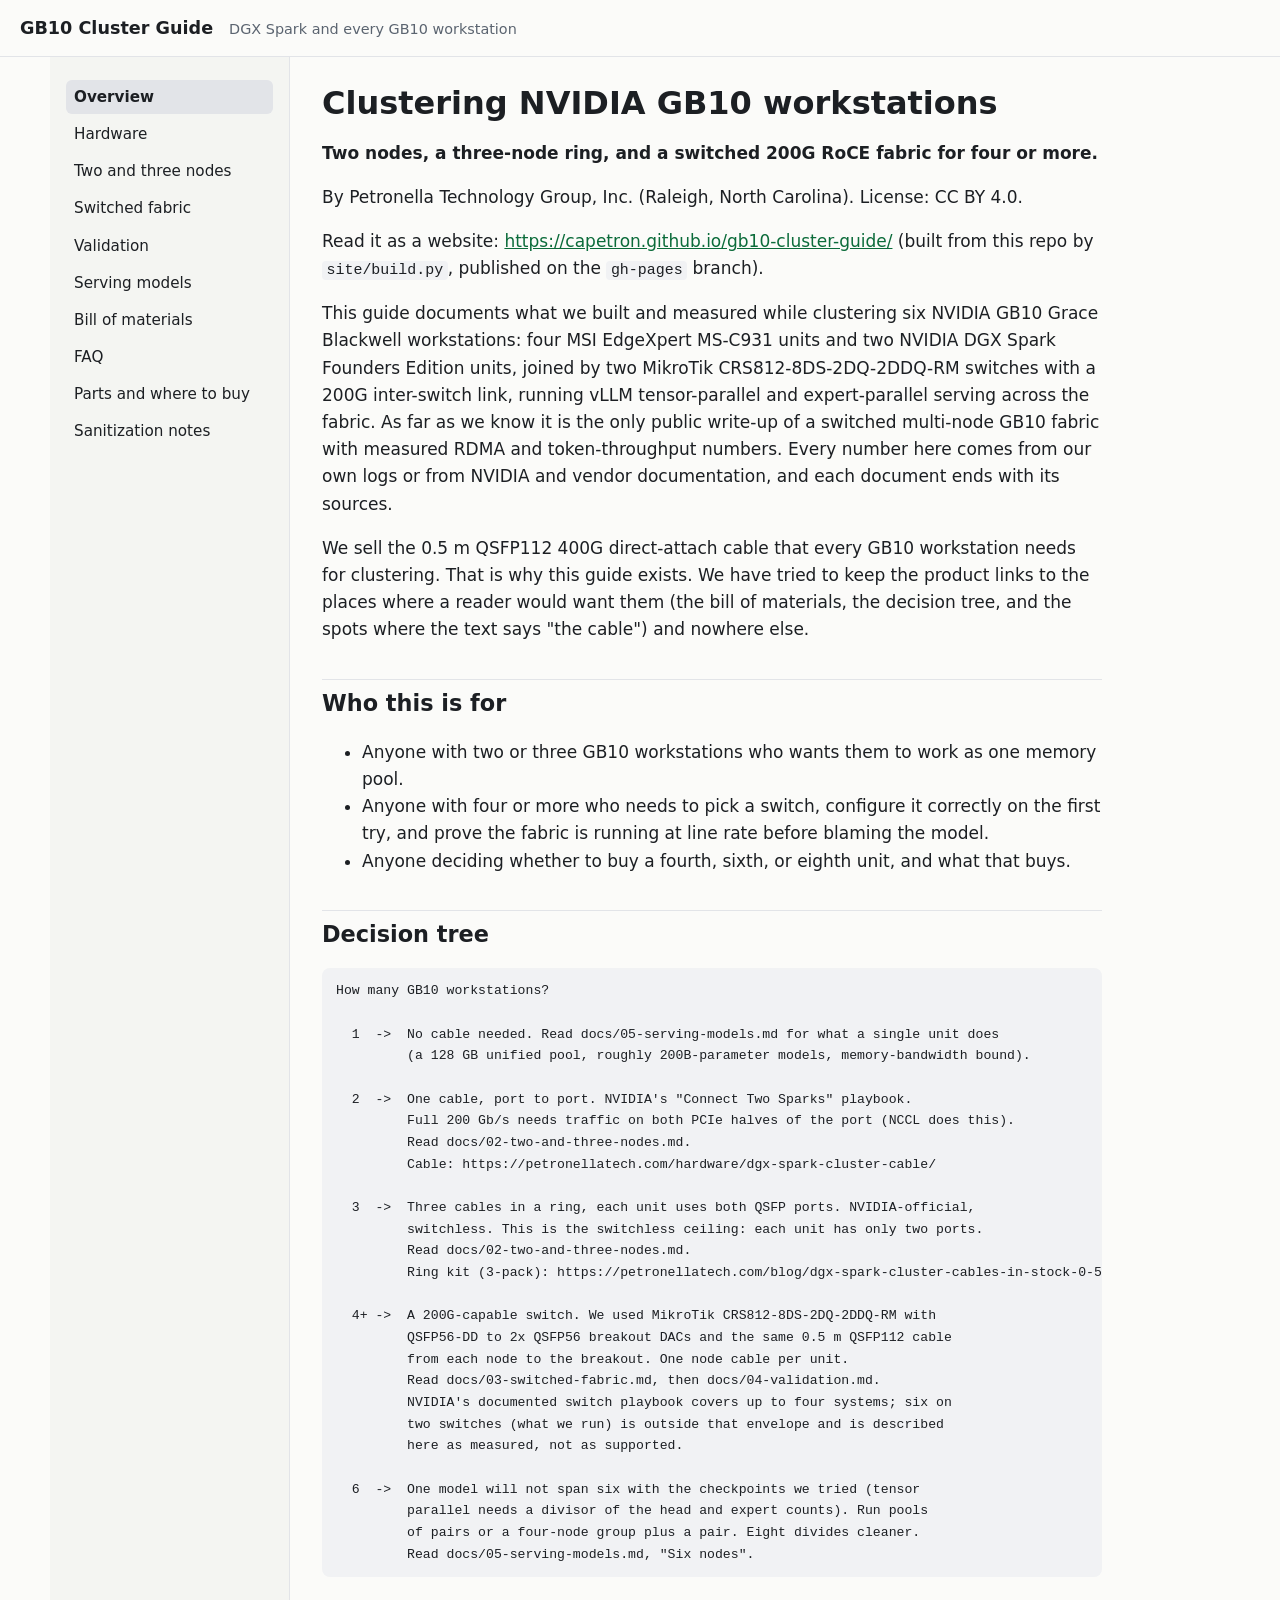
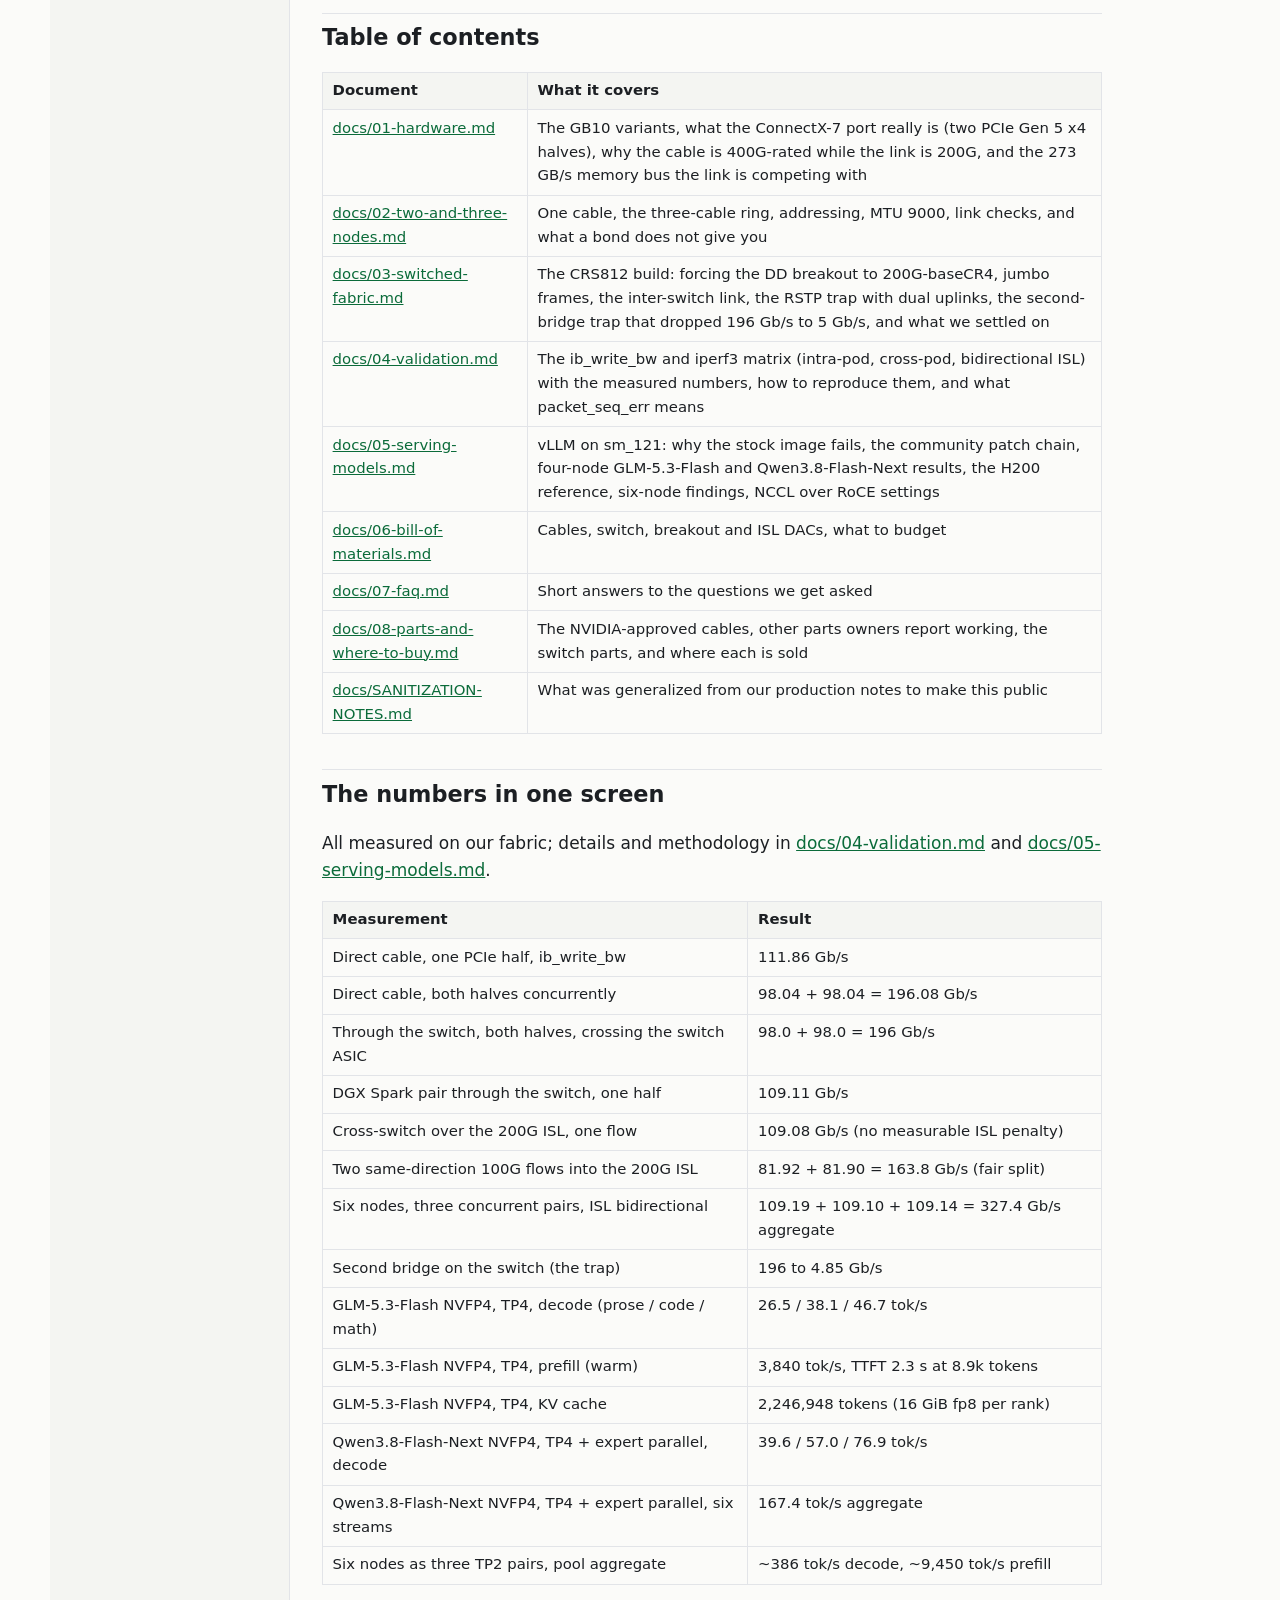
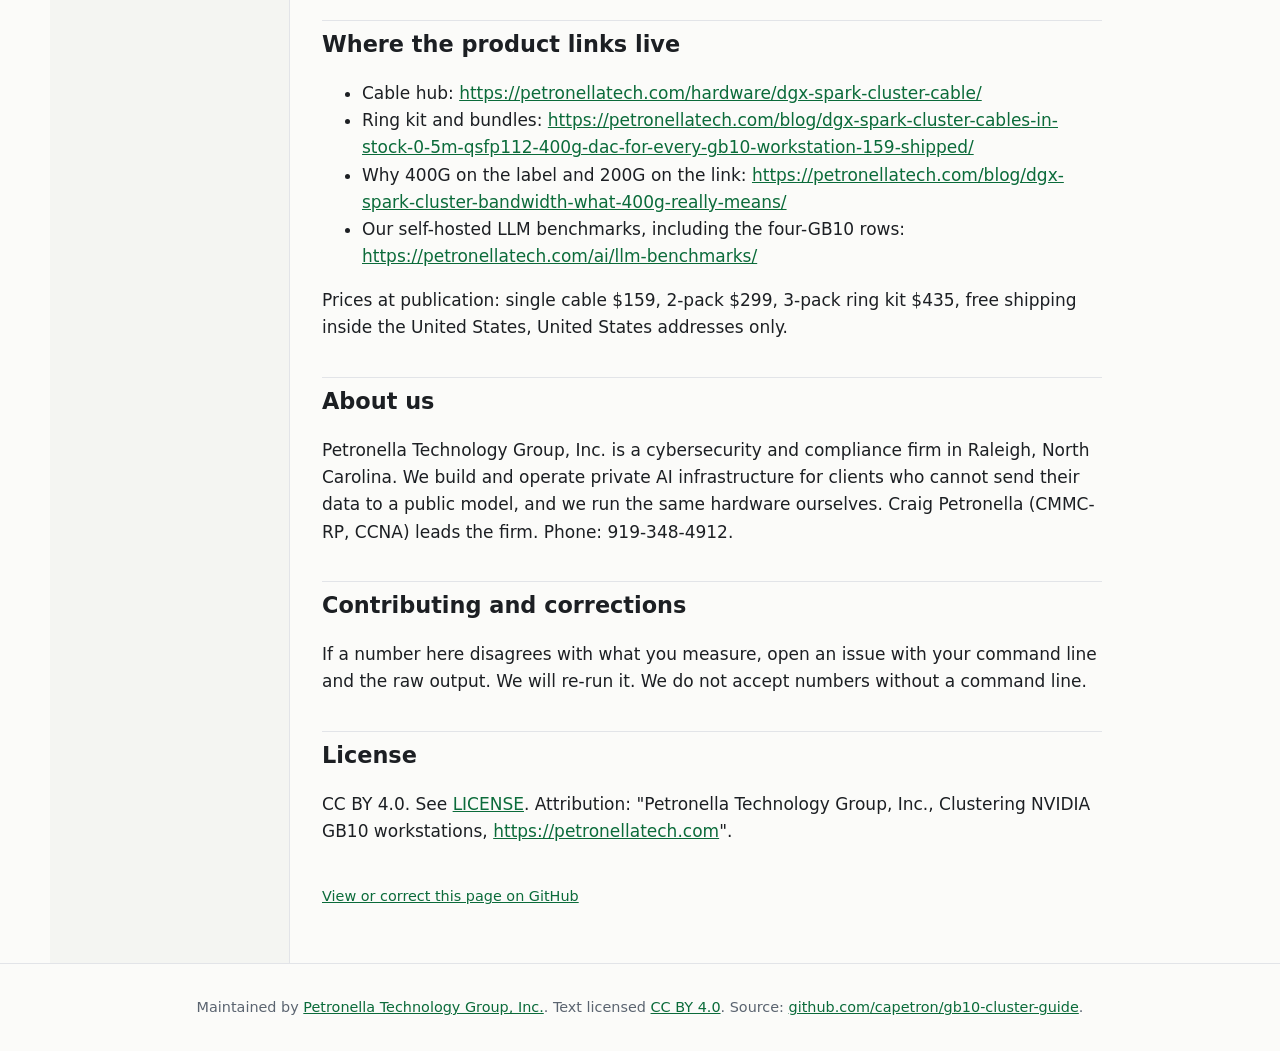
==== index.html @ fc870876 "Publish site from main 75d0e81" ====
<!doctype html>
<html lang="en">
<head>
<meta charset="utf-8">
<meta name="viewport" content="width=device-width, initial-scale=1">
<title>Clustering NVIDIA GB10 Workstations: DGX Spark Cluster Guide</title>
<meta name="description" content="How to cluster NVIDIA GB10 workstations (DGX Spark and OEM units): one cable for two, a three-node ring, and a measured 200G RoCE switch fabric.">
<link rel="canonical" href="https://capetron.github.io/gb10-cluster-guide/">
<meta name="robots" content="index, follow">
<meta property="og:type" content="article">
<meta property="og:site_name" content="GB10 Cluster Guide">
<meta property="og:title" content="Clustering NVIDIA GB10 Workstations: DGX Spark Cluster Guide">
<meta property="og:description" content="How to cluster NVIDIA GB10 workstations (DGX Spark and OEM units): one cable for two, a three-node ring, and a measured 200G RoCE switch fabric.">
<meta property="og:url" content="https://capetron.github.io/gb10-cluster-guide/">
<meta property="og:image" content="https://capetron.github.io/gb10-cluster-guide/og.png">
<meta property="og:image:width" content="1200">
<meta property="og:image:height" content="630">
<meta property="og:image:alt" content="Clustering NVIDIA GB10 workstations">
<meta property="og:locale" content="en_US">
<meta property="article:modified_time" content="2026-09-05">
<meta name="twitter:card" content="summary_large_image">
<meta name="twitter:title" content="Clustering NVIDIA GB10 Workstations: DGX Spark Cluster Guide">
<meta name="twitter:description" content="How to cluster NVIDIA GB10 workstations (DGX Spark and OEM units): one cable for two, a three-node ring, and a measured 200G RoCE switch fabric.">
<meta name="twitter:image" content="https://capetron.github.io/gb10-cluster-guide/og.png">
<link rel="stylesheet" href="style.css">
<link rel="sitemap" type="application/xml" href="https://capetron.github.io/gb10-cluster-guide/sitemap.xml">
<script type="application/ld+json">{"@context": "https://schema.org", "@type": "TechArticle", "headline": "Clustering NVIDIA GB10 Workstations: DGX Spark Cluster Guide", "description": "How to cluster NVIDIA GB10 workstations (DGX Spark and OEM units): one cable for two, a three-node ring, and a measured 200G RoCE switch fabric.", "url": "https://capetron.github.io/gb10-cluster-guide/", "dateModified": "2026-09-05", "inLanguage": "en", "license": "https://creativecommons.org/licenses/by/4.0/", "image": "https://capetron.github.io/gb10-cluster-guide/og.png", "author": {"@type": "Organization", "name": "Petronella Technology Group, Inc.", "url": "https://petronellatech.com/"}, "publisher": {"@type": "Organization", "name": "Petronella Technology Group, Inc.", "url": "https://petronellatech.com/"}, "isPartOf": {"@type": "WebSite", "name": "GB10 Cluster Guide", "url": "https://capetron.github.io/gb10-cluster-guide/"}}</script>
</head>
<body>
<header class="top"><a class="brand" href="./">GB10 Cluster Guide</a>
<span class="tag">DGX Spark and every GB10 workstation</span></header>
<div class="wrap">
<nav class="side" aria-label="Guide sections"><ol><li><a href="./" aria-current="page">Overview</a></li><li><a href="hardware/">Hardware</a></li><li><a href="two-and-three-nodes/">Two and three nodes</a></li><li><a href="switched-fabric/">Switched fabric</a></li><li><a href="validation/">Validation</a></li><li><a href="serving-models/">Serving models</a></li><li><a href="bill-of-materials/">Bill of materials</a></li><li><a href="faq/">FAQ</a></li><li><a href="parts-and-where-to-buy/">Parts and where to buy</a></li><li><a href="sanitization-notes/">Sanitization notes</a></li></ol></nav>
<main>
<article>
<h1 id="clustering-nvidia-gb10-workstations">Clustering NVIDIA GB10 workstations</h1>
<p><strong>Two nodes, a three-node ring, and a switched 200G RoCE fabric for four or more.</strong></p>
<p>By Petronella Technology Group, Inc. (Raleigh, North Carolina). License: CC BY 4.0.</p>
<p>Read it as a website: <a href="https://capetron.github.io/gb10-cluster-guide/">https://capetron.github.io/gb10-cluster-guide/</a> (built from this repo by <code>site/build.py</code>, published on the <code>gh-pages</code> branch).</p>
<p>This guide documents what we built and measured while clustering six NVIDIA GB10 Grace
Blackwell workstations: four MSI EdgeXpert MS-C931 units and two NVIDIA DGX Spark
Founders Edition units, joined by two MikroTik CRS812-8DS-2DQ-2DDQ-RM switches with a
200G inter-switch link, running vLLM tensor-parallel and expert-parallel serving across
the fabric. As far as we know it is the only public write-up of a switched multi-node GB10
fabric with measured RDMA and token-throughput numbers. Every number here comes from our
own logs or from NVIDIA and vendor documentation, and each document ends with its sources.</p>
<p>We sell the 0.5 m QSFP112 400G direct-attach cable that every GB10 workstation needs for
clustering. That is why this guide exists. We have tried to keep the product links to the
places where a reader would want them (the bill of materials, the decision tree, and the
spots where the text says "the cable") and nowhere else.</p>
<h2 id="who-this-is-for">Who this is for</h2>
<ul>
<li>Anyone with two or three GB10 workstations who wants them to work as one memory pool.</li>
<li>Anyone with four or more who needs to pick a switch, configure it correctly on the first
  try, and prove the fabric is running at line rate before blaming the model.</li>
<li>Anyone deciding whether to buy a fourth, sixth, or eighth unit, and what that buys.</li>
</ul>
<h2 id="decision-tree">Decision tree</h2>
<pre><code>How many GB10 workstations?

  1  -&gt;  No cable needed. Read docs/05-serving-models.md for what a single unit does
         (a 128 GB unified pool, roughly 200B-parameter models, memory-bandwidth bound).

  2  -&gt;  One cable, port to port. NVIDIA's &quot;Connect Two Sparks&quot; playbook.
         Full 200 Gb/s needs traffic on both PCIe halves of the port (NCCL does this).
         Read docs/02-two-and-three-nodes.md.
         Cable: https://petronellatech.com/hardware/dgx-spark-cluster-cable/

  3  -&gt;  Three cables in a ring, each unit uses both QSFP ports. NVIDIA-official,
         switchless. This is the switchless ceiling: each unit has only two ports.
         Read docs/02-two-and-three-nodes.md.
         Ring kit (3-pack): https://petronellatech.com/blog/dgx-spark-cluster-cables-in-stock-0-5m-qsfp112-400g-dac-for-every-gb10-workstation-159-shipped/

  4+ -&gt;  A 200G-capable switch. We used MikroTik CRS812-8DS-2DQ-2DDQ-RM with
         QSFP56-DD to 2x QSFP56 breakout DACs and the same 0.5 m QSFP112 cable
         from each node to the breakout. One node cable per unit.
         Read docs/03-switched-fabric.md, then docs/04-validation.md.
         NVIDIA's documented switch playbook covers up to four systems; six on
         two switches (what we run) is outside that envelope and is described
         here as measured, not as supported.

  6  -&gt;  One model will not span six with the checkpoints we tried (tensor
         parallel needs a divisor of the head and expert counts). Run pools
         of pairs or a four-node group plus a pair. Eight divides cleaner.
         Read docs/05-serving-models.md, &quot;Six nodes&quot;.
</code></pre>
<h2 id="table-of-contents">Table of contents</h2>
<table>
<thead>
<tr>
<th>Document</th>
<th>What it covers</th>
</tr>
</thead>
<tbody>
<tr>
<td><a href="hardware/">docs/01-hardware.md</a></td>
<td>The GB10 variants, what the ConnectX-7 port really is (two PCIe Gen 5 x4 halves), why the cable is 400G-rated while the link is 200G, and the 273 GB/s memory bus the link is competing with</td>
</tr>
<tr>
<td><a href="two-and-three-nodes/">docs/02-two-and-three-nodes.md</a></td>
<td>One cable, the three-cable ring, addressing, MTU 9000, link checks, and what a bond does not give you</td>
</tr>
<tr>
<td><a href="switched-fabric/">docs/03-switched-fabric.md</a></td>
<td>The CRS812 build: forcing the DD breakout to 200G-baseCR4, jumbo frames, the inter-switch link, the RSTP trap with dual uplinks, the second-bridge trap that dropped 196 Gb/s to 5 Gb/s, and what we settled on</td>
</tr>
<tr>
<td><a href="validation/">docs/04-validation.md</a></td>
<td>The ib_write_bw and iperf3 matrix (intra-pod, cross-pod, bidirectional ISL) with the measured numbers, how to reproduce them, and what packet_seq_err means</td>
</tr>
<tr>
<td><a href="serving-models/">docs/05-serving-models.md</a></td>
<td>vLLM on sm_121: why the stock image fails, the community patch chain, four-node GLM-5.3-Flash and Qwen3.8-Flash-Next results, the H200 reference, six-node findings, NCCL over RoCE settings</td>
</tr>
<tr>
<td><a href="bill-of-materials/">docs/06-bill-of-materials.md</a></td>
<td>Cables, switch, breakout and ISL DACs, what to budget</td>
</tr>
<tr>
<td><a href="faq/">docs/07-faq.md</a></td>
<td>Short answers to the questions we get asked</td>
</tr>
<tr>
<td><a href="parts-and-where-to-buy/">docs/08-parts-and-where-to-buy.md</a></td>
<td>The NVIDIA-approved cables, other parts owners report working, the switch parts, and where each is sold</td>
</tr>
<tr>
<td><a href="sanitization-notes/">docs/SANITIZATION-NOTES.md</a></td>
<td>What was generalized from our production notes to make this public</td>
</tr>
</tbody>
</table>
<h2 id="the-numbers-in-one-screen">The numbers in one screen</h2>
<p>All measured on our fabric; details and methodology in <a href="validation/">docs/04-validation.md</a>
and <a href="serving-models/">docs/05-serving-models.md</a>.</p>
<table>
<thead>
<tr>
<th>Measurement</th>
<th>Result</th>
</tr>
</thead>
<tbody>
<tr>
<td>Direct cable, one PCIe half, ib_write_bw</td>
<td>111.86 Gb/s</td>
</tr>
<tr>
<td>Direct cable, both halves concurrently</td>
<td>98.04 + 98.04 = 196.08 Gb/s</td>
</tr>
<tr>
<td>Through the switch, both halves, crossing the switch ASIC</td>
<td>98.0 + 98.0 = 196 Gb/s</td>
</tr>
<tr>
<td>DGX Spark pair through the switch, one half</td>
<td>109.11 Gb/s</td>
</tr>
<tr>
<td>Cross-switch over the 200G ISL, one flow</td>
<td>109.08 Gb/s (no measurable ISL penalty)</td>
</tr>
<tr>
<td>Two same-direction 100G flows into the 200G ISL</td>
<td>81.92 + 81.90 = 163.8 Gb/s (fair split)</td>
</tr>
<tr>
<td>Six nodes, three concurrent pairs, ISL bidirectional</td>
<td>109.19 + 109.10 + 109.14 = 327.4 Gb/s aggregate</td>
</tr>
<tr>
<td>Second bridge on the switch (the trap)</td>
<td>196 to 4.85 Gb/s</td>
</tr>
<tr>
<td>GLM-5.3-Flash NVFP4, TP4, decode (prose / code / math)</td>
<td>26.5 / 38.1 / 46.7 tok/s</td>
</tr>
<tr>
<td>GLM-5.3-Flash NVFP4, TP4, prefill (warm)</td>
<td>3,840 tok/s, TTFT 2.3 s at 8.9k tokens</td>
</tr>
<tr>
<td>GLM-5.3-Flash NVFP4, TP4, KV cache</td>
<td>2,246,948 tokens (16 GiB fp8 per rank)</td>
</tr>
<tr>
<td>Qwen3.8-Flash-Next NVFP4, TP4 + expert parallel, decode</td>
<td>39.6 / 57.0 / 76.9 tok/s</td>
</tr>
<tr>
<td>Qwen3.8-Flash-Next NVFP4, TP4 + expert parallel, six streams</td>
<td>167.4 tok/s aggregate</td>
</tr>
<tr>
<td>Six nodes as three TP2 pairs, pool aggregate</td>
<td>~386 tok/s decode, ~9,450 tok/s prefill</td>
</tr>
</tbody>
</table>
<h2 id="where-the-product-links-live">Where the product links live</h2>
<ul>
<li>Cable hub: <a href="https://petronellatech.com/hardware/dgx-spark-cluster-cable/">https://petronellatech.com/hardware/dgx-spark-cluster-cable/</a></li>
<li>Ring kit and bundles: <a href="https://petronellatech.com/blog/dgx-spark-cluster-cables-in-stock-0-5m-qsfp112-400g-dac-for-every-gb10-workstation-159-shipped/">https://petronellatech.com/blog/dgx-spark-cluster-cables-in-stock-0-5m-qsfp112-400g-dac-for-every-gb10-workstation-159-shipped/</a></li>
<li>Why 400G on the label and 200G on the link: <a href="https://petronellatech.com/blog/dgx-spark-cluster-bandwidth-what-400g-really-means/">https://petronellatech.com/blog/dgx-spark-cluster-bandwidth-what-400g-really-means/</a></li>
<li>Our self-hosted LLM benchmarks, including the four-GB10 rows: <a href="https://petronellatech.com/ai/llm-benchmarks/">https://petronellatech.com/ai/llm-benchmarks/</a></li>
</ul>
<p>Prices at publication: single cable $159, 2-pack $299, 3-pack ring kit $435, free shipping
inside the United States, United States addresses only.</p>
<h2 id="about-us">About us</h2>
<p>Petronella Technology Group, Inc. is a cybersecurity and compliance firm in Raleigh, North
Carolina. We build and operate private AI infrastructure for clients who cannot send their
data to a public model, and we run the same hardware ourselves. Craig Petronella (CMMC-RP,
CCNA) leads the firm. Phone: 919-348-4912.</p>
<h2 id="contributing-and-corrections">Contributing and corrections</h2>
<p>If a number here disagrees with what you measure, open an issue with your command line and
the raw output. We will re-run it. We do not accept numbers without a command line.</p>
<h2 id="license">License</h2>
<p>CC BY 4.0. See <a href="https://github.com/capetron/gb10-cluster-guide/blob/main/LICENSE">LICENSE</a>. Attribution: "Petronella Technology Group, Inc.,
Clustering NVIDIA GB10 workstations, <a href="https://petronellatech.com">https://petronellatech.com</a>".</p>
</article>
<p class="src"><a href="https://github.com/capetron/gb10-cluster-guide/blob/main/README.md">View or correct this page on GitHub</a></p>
</main>
</div>
<footer>
<p>Maintained by <a href="https://petronellatech.com/">Petronella Technology Group, Inc.</a>. Text licensed
<a href="https://creativecommons.org/licenses/by/4.0/">CC BY 4.0</a>.
Source: <a href="https://github.com/capetron/gb10-cluster-guide">github.com/capetron/gb10-cluster-guide</a>.</p>
</footer>
</body>
</html>
---- style.css ----
:root{--bg:#fbfbf9;--fg:#1c1f23;--mute:#5b6470;--line:#e2e4e8;--acc:#0b6b3a;--code:#f1f2f4;--side:#f4f5f2}
@media (prefers-color-scheme:dark){:root{--bg:#121416;--fg:#e4e6e9;--mute:#9aa3ad;--line:#2a2f35;--acc:#5fd08f;--code:#1c2024;--side:#171a1d}}
*{box-sizing:border-box}
html{-webkit-text-size-adjust:100%}
body{margin:0;background:var(--bg);color:var(--fg);font:17px/1.6 system-ui,-apple-system,"Segoe UI",Roboto,sans-serif}
a{color:var(--acc)}
.top{display:flex;flex-wrap:wrap;gap:.25rem 1rem;align-items:baseline;padding:14px 20px;border-bottom:1px solid var(--line)}
.brand{font-weight:700;font-size:1.1rem;text-decoration:none;color:var(--fg)}
.tag{color:var(--mute);font-size:.9rem}
.wrap{display:grid;grid-template-columns:240px minmax(0,1fr);max-width:1180px;margin:0 auto}
.side{padding:20px 16px;border-right:1px solid var(--line);background:var(--side)}
.side ol{list-style:none;margin:0;padding:0}
.side li{margin:.2rem 0}
.side a{display:block;padding:.3rem .5rem;border-radius:6px;text-decoration:none;color:var(--fg);font-size:.95rem}
.side a[aria-current]{background:var(--line);font-weight:600}
main{padding:8px 32px 40px;min-width:0}
article{max-width:780px}
h1{font-size:2rem;line-height:1.2;margin:1.2rem 0 1rem}
h2{font-size:1.4rem;margin:2.2rem 0 .6rem;padding-top:.4rem;border-top:1px solid var(--line)}
h3{font-size:1.15rem;margin:1.6rem 0 .4rem}
pre,code{font-family:ui-monospace,"SFMono-Regular",Menlo,Consolas,monospace;font-size:.88em}
code{background:var(--code);padding:.1em .3em;border-radius:4px}
pre{background:var(--code);padding:12px 14px;border-radius:8px;overflow-x:auto;line-height:1.45}
pre code{background:none;padding:0}
table{border-collapse:collapse;display:block;overflow-x:auto;margin:1rem 0;font-size:.93rem}
th,td{border:1px solid var(--line);padding:.4rem .6rem;text-align:left;vertical-align:top}
th{background:var(--side)}
.src{margin-top:2.5rem;font-size:.9rem;color:var(--mute)}
footer{border-top:1px solid var(--line);padding:18px 20px;color:var(--mute);font-size:.9rem;text-align:center}
@media (max-width:820px){.wrap{grid-template-columns:1fr}.side{border-right:0;border-bottom:1px solid var(--line);padding:10px 16px}
.side ol{display:flex;flex-wrap:wrap;gap:.2rem}.side a{padding:.25rem .5rem;font-size:.88rem}main{padding:4px 16px 32px}h1{font-size:1.6rem}}
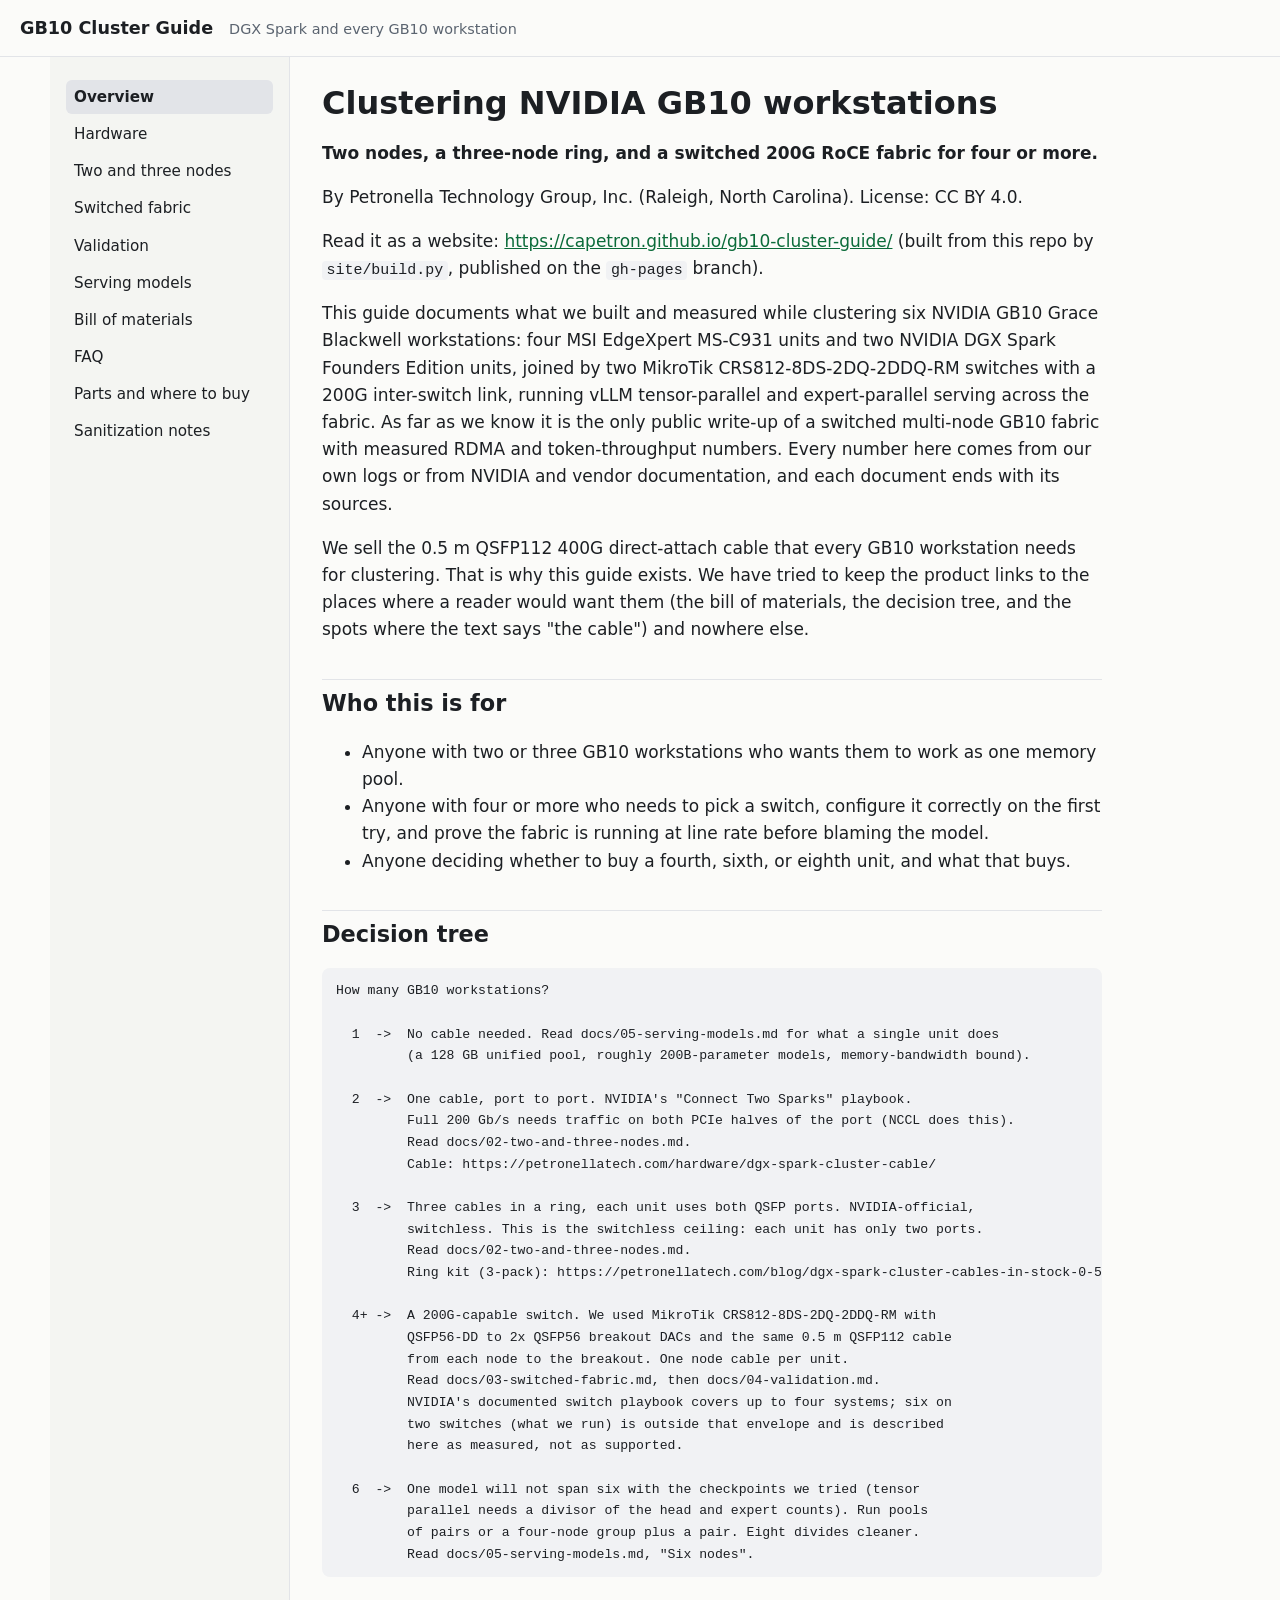
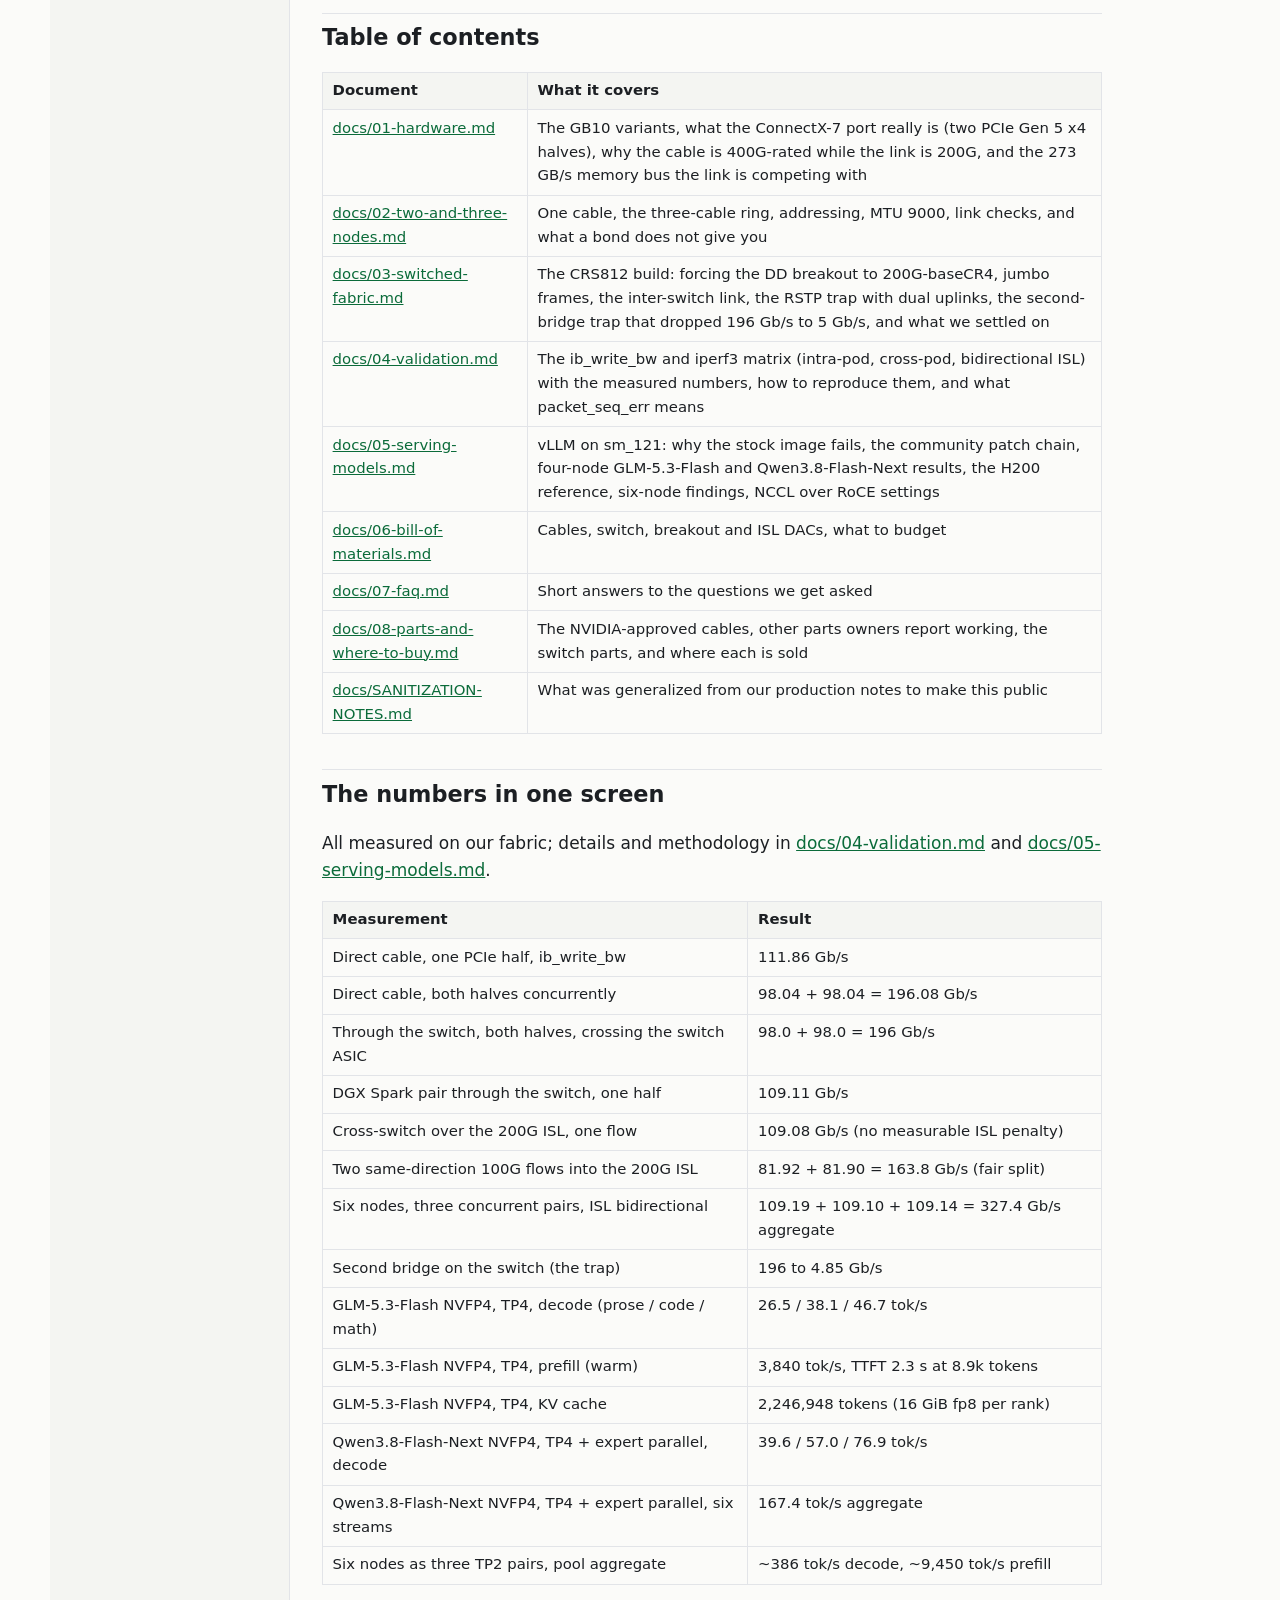
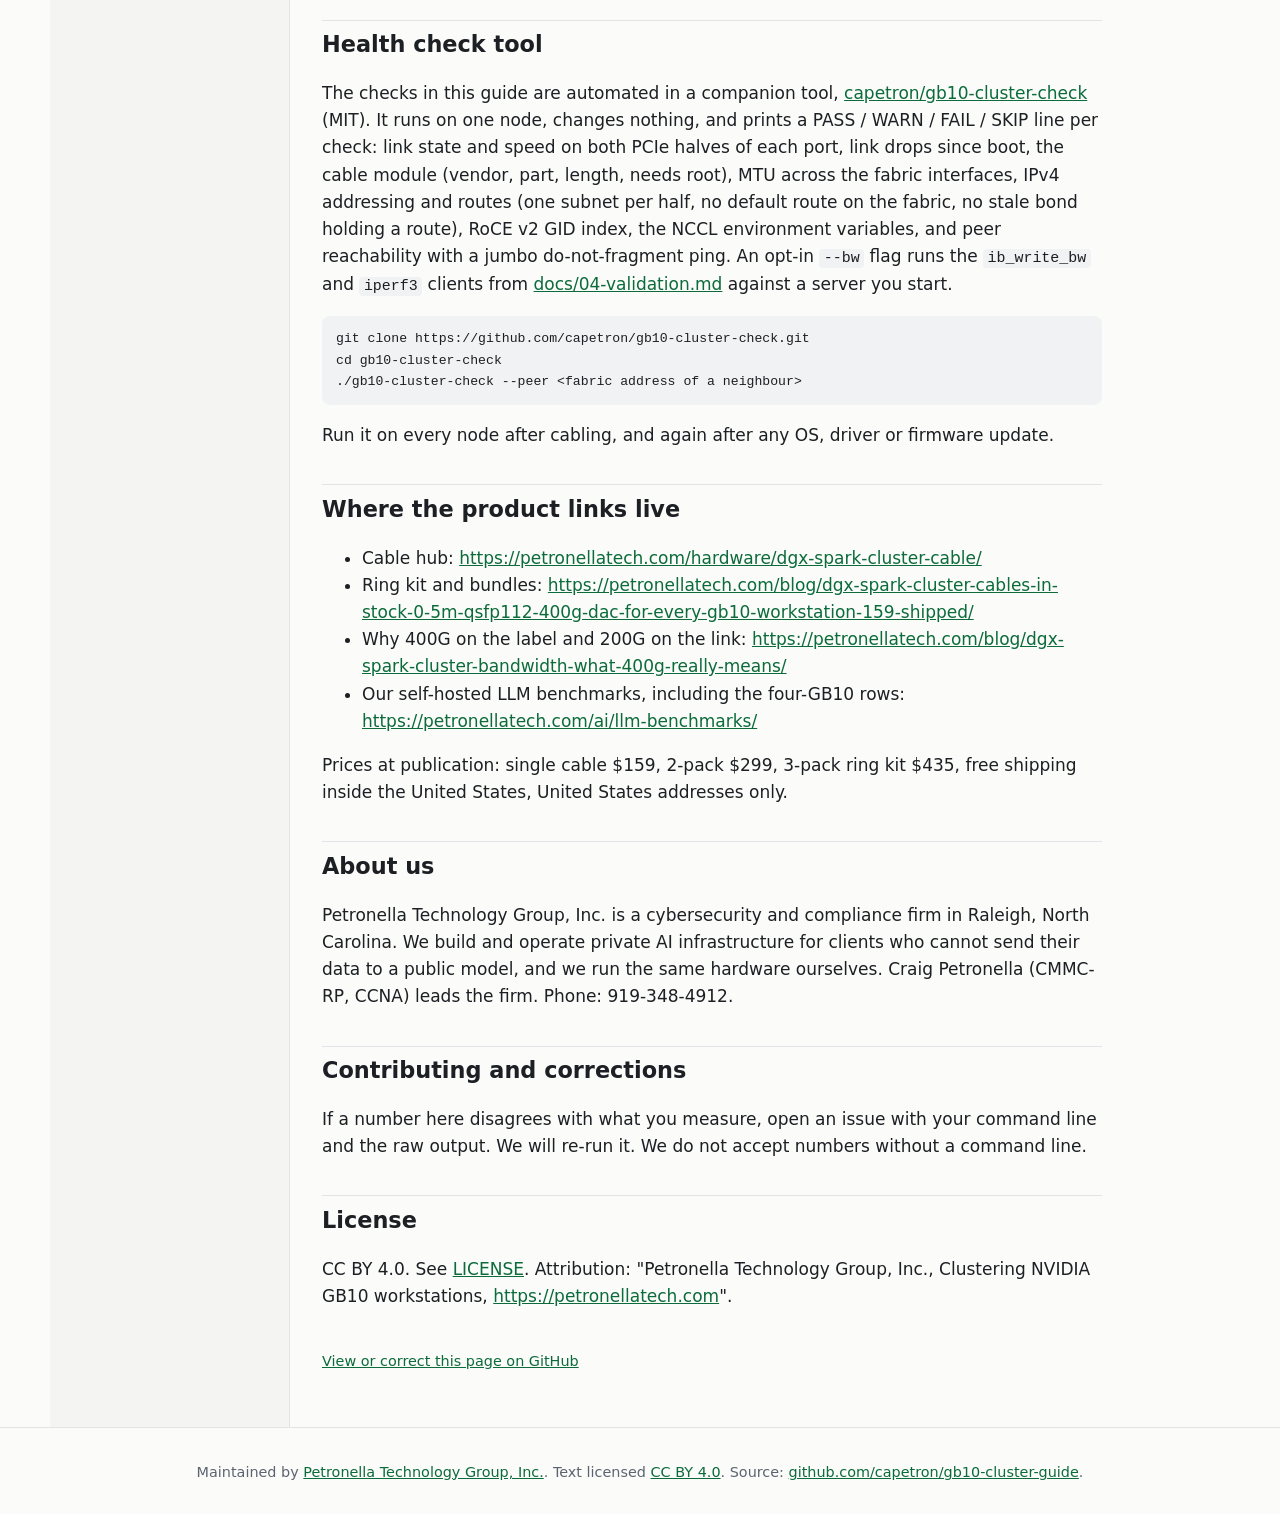
==== commit 3b79bb93: "Rebuild: link the gb10-cluster-check health check tool Co-Authored-By: Claude Fable 5.1 <noreply@ant" ====
--- a/index.html
+++ b/index.html
@@ -17,14 +17,14 @@
 <meta property="og:image:height" content="630">
 <meta property="og:image:alt" content="Clustering NVIDIA GB10 workstations">
 <meta property="og:locale" content="en_US">
-<meta property="article:modified_time" content="2026-09-05">
+<meta property="article:modified_time" content="2026-09-25">
 <meta name="twitter:card" content="summary_large_image">
 <meta name="twitter:title" content="Clustering NVIDIA GB10 Workstations: DGX Spark Cluster Guide">
 <meta name="twitter:description" content="How to cluster NVIDIA GB10 workstations (DGX Spark and OEM units): one cable for two, a three-node ring, and a measured 200G RoCE switch fabric.">
 <meta name="twitter:image" content="https://capetron.github.io/gb10-cluster-guide/og.png">
 <link rel="stylesheet" href="style.css">
 <link rel="sitemap" type="application/xml" href="https://capetron.github.io/gb10-cluster-guide/sitemap.xml">
-<script type="application/ld+json">{"@context": "https://schema.org", "@type": "TechArticle", "headline": "Clustering NVIDIA GB10 Workstations: DGX Spark Cluster Guide", "description": "How to cluster NVIDIA GB10 workstations (DGX Spark and OEM units): one cable for two, a three-node ring, and a measured 200G RoCE switch fabric.", "url": "https://capetron.github.io/gb10-cluster-guide/", "dateModified": "2026-09-05", "inLanguage": "en", "license": "https://creativecommons.org/licenses/by/4.0/", "image": "https://capetron.github.io/gb10-cluster-guide/og.png", "author": {"@type": "Organization", "name": "Petronella Technology Group, Inc.", "url": "https://petronellatech.com/"}, "publisher": {"@type": "Organization", "name": "Petronella Technology Group, Inc.", "url": "https://petronellatech.com/"}, "isPartOf": {"@type": "WebSite", "name": "GB10 Cluster Guide", "url": "https://capetron.github.io/gb10-cluster-guide/"}}</script>
+<script type="application/ld+json">{"@context": "https://schema.org", "@type": "TechArticle", "headline": "Clustering NVIDIA GB10 Workstations: DGX Spark Cluster Guide", "description": "How to cluster NVIDIA GB10 workstations (DGX Spark and OEM units): one cable for two, a three-node ring, and a measured 200G RoCE switch fabric.", "url": "https://capetron.github.io/gb10-cluster-guide/", "dateModified": "2026-09-25", "inLanguage": "en", "license": "https://creativecommons.org/licenses/by/4.0/", "image": "https://capetron.github.io/gb10-cluster-guide/og.png", "author": {"@type": "Organization", "name": "Petronella Technology Group, Inc.", "url": "https://petronellatech.com/"}, "publisher": {"@type": "Organization", "name": "Petronella Technology Group, Inc.", "url": "https://petronellatech.com/"}, "isPartOf": {"@type": "WebSite", "name": "GB10 Cluster Guide", "url": "https://capetron.github.io/gb10-cluster-guide/"}}</script>
 </head>
 <body>
 <header class="top"><a class="brand" href="./">GB10 Cluster Guide</a>
@@ -200,6 +200,21 @@
 </tr>
 </tbody>
 </table>
+<h2 id="health-check-tool">Health check tool</h2>
+<p>The checks in this guide are automated in a companion tool,
+<a href="https://github.com/capetron/gb10-cluster-check">capetron/gb10-cluster-check</a> (MIT). It runs
+on one node, changes nothing, and prints a PASS / WARN / FAIL / SKIP line per check: link
+state and speed on both PCIe halves of each port, link drops since boot, the cable module
+(vendor, part, length, needs root), MTU across the fabric interfaces, IPv4 addressing and
+routes (one subnet per half, no default route on the fabric, no stale bond holding a
+route), RoCE v2 GID index, the NCCL environment variables, and peer reachability with a
+jumbo do-not-fragment ping. An opt-in <code>--bw</code> flag runs the <code>ib_write_bw</code> and <code>iperf3</code>
+clients from <a href="validation/">docs/04-validation.md</a> against a server you start.</p>
+<pre><code>git clone https://github.com/capetron/gb10-cluster-check.git
+cd gb10-cluster-check
+./gb10-cluster-check --peer &lt;fabric address of a neighbour&gt;
+</code></pre>
+<p>Run it on every node after cabling, and again after any OS, driver or firmware update.</p>
 <h2 id="where-the-product-links-live">Where the product links live</h2>
 <ul>
 <li>Cable hub: <a href="https://petronellatech.com/hardware/dgx-spark-cluster-cable/">https://petronellatech.com/hardware/dgx-spark-cluster-cable/</a></li>
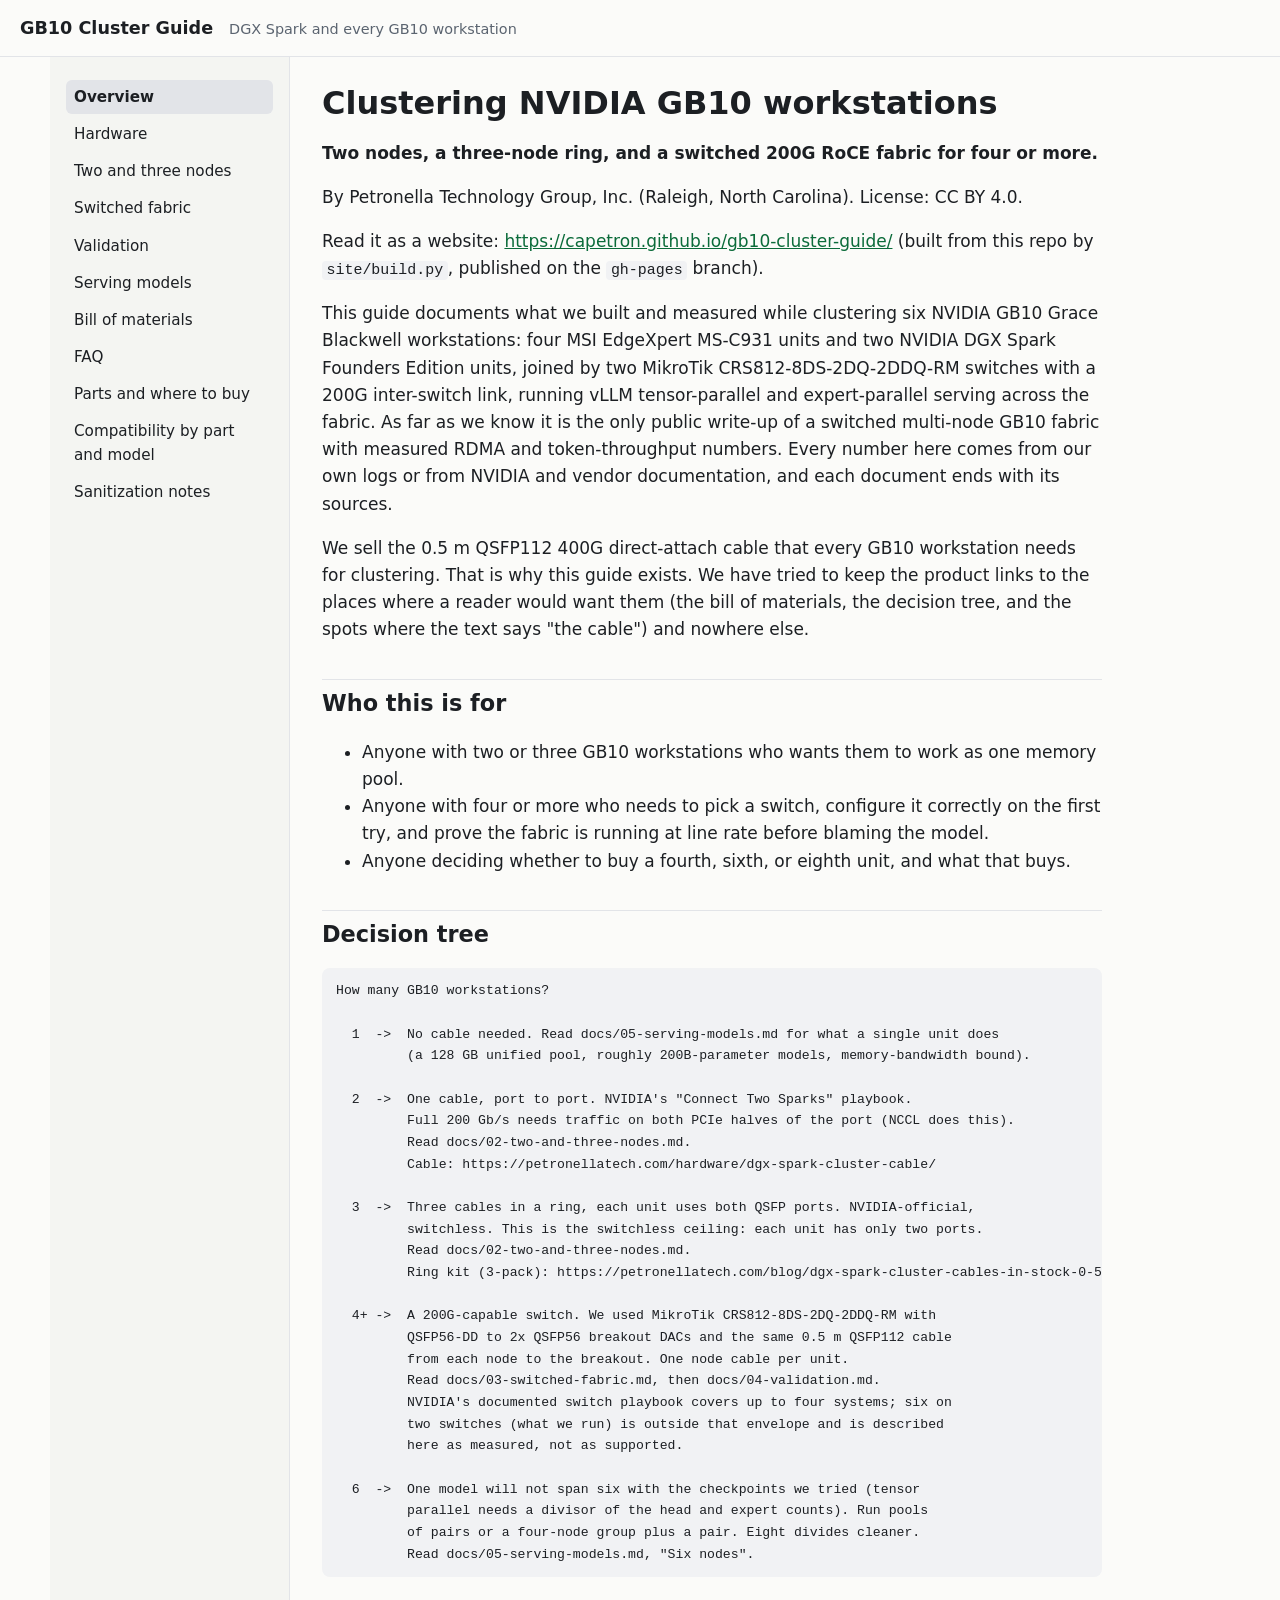
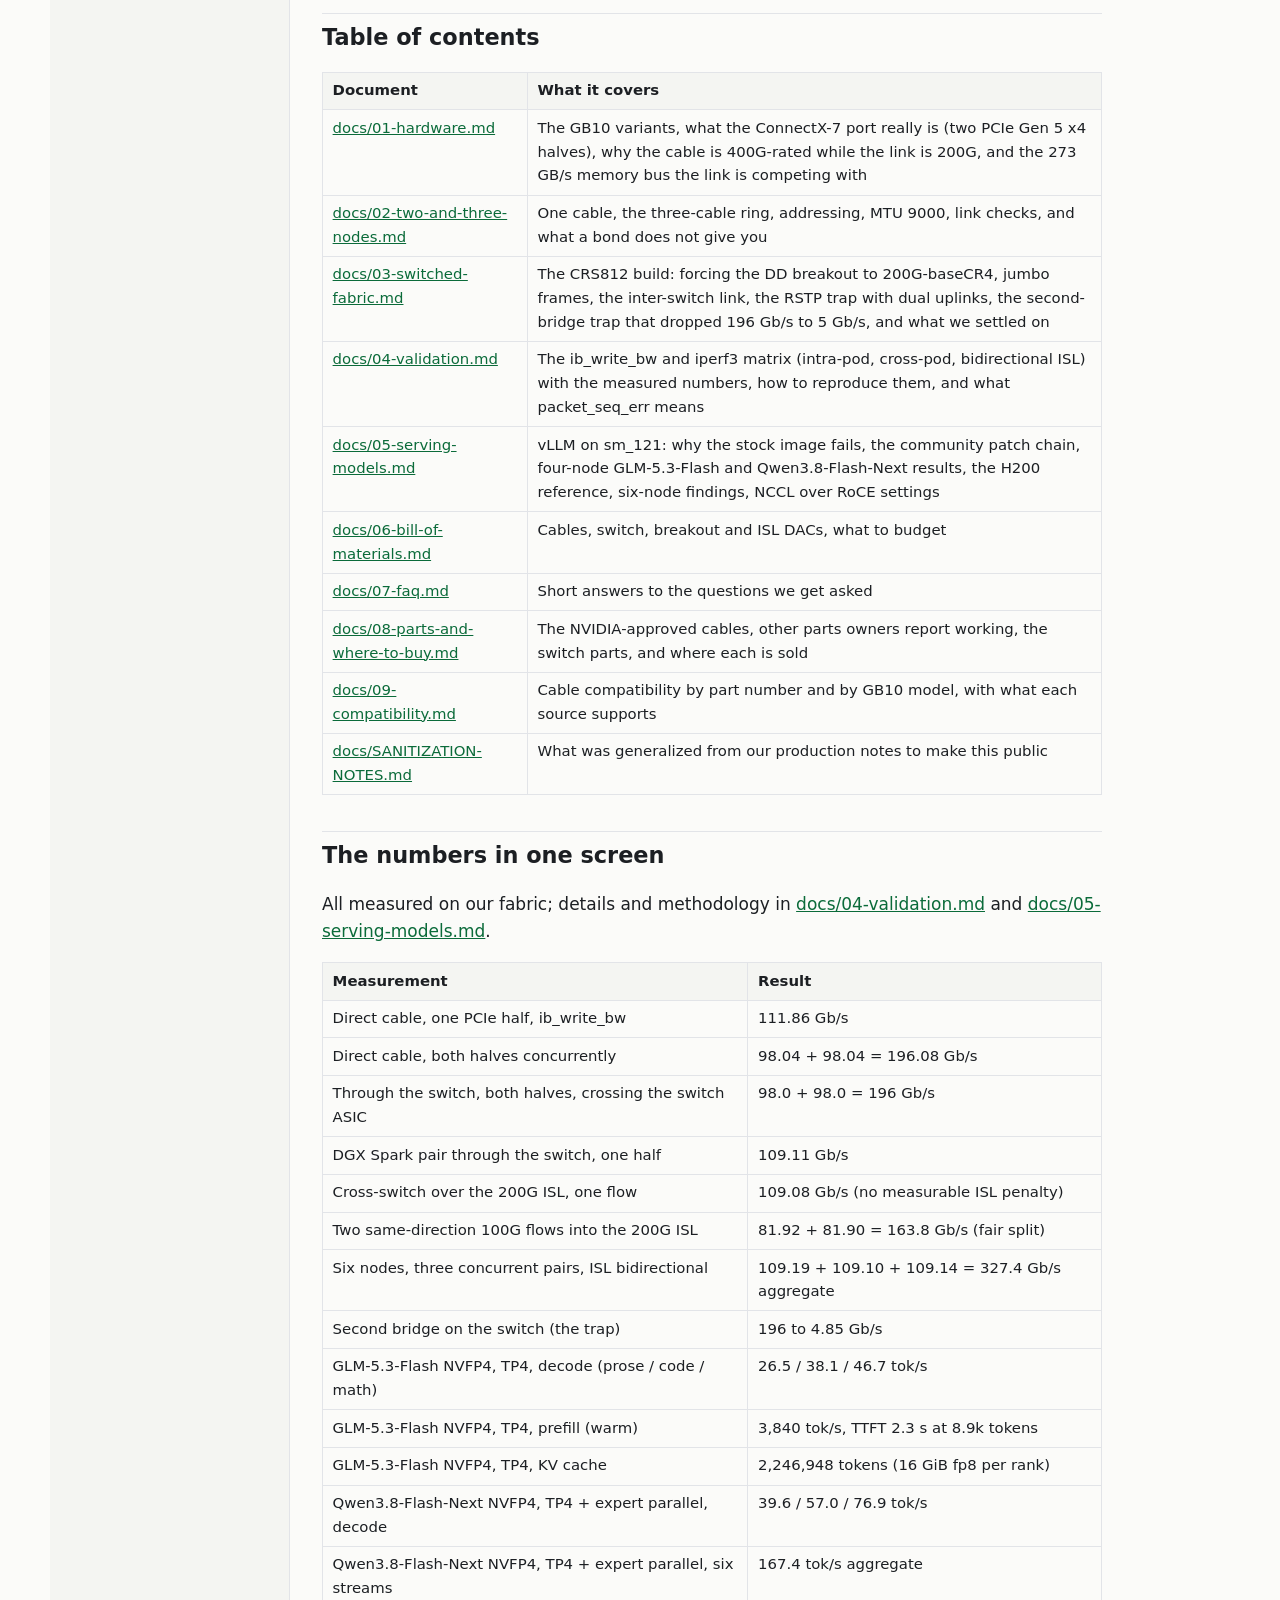
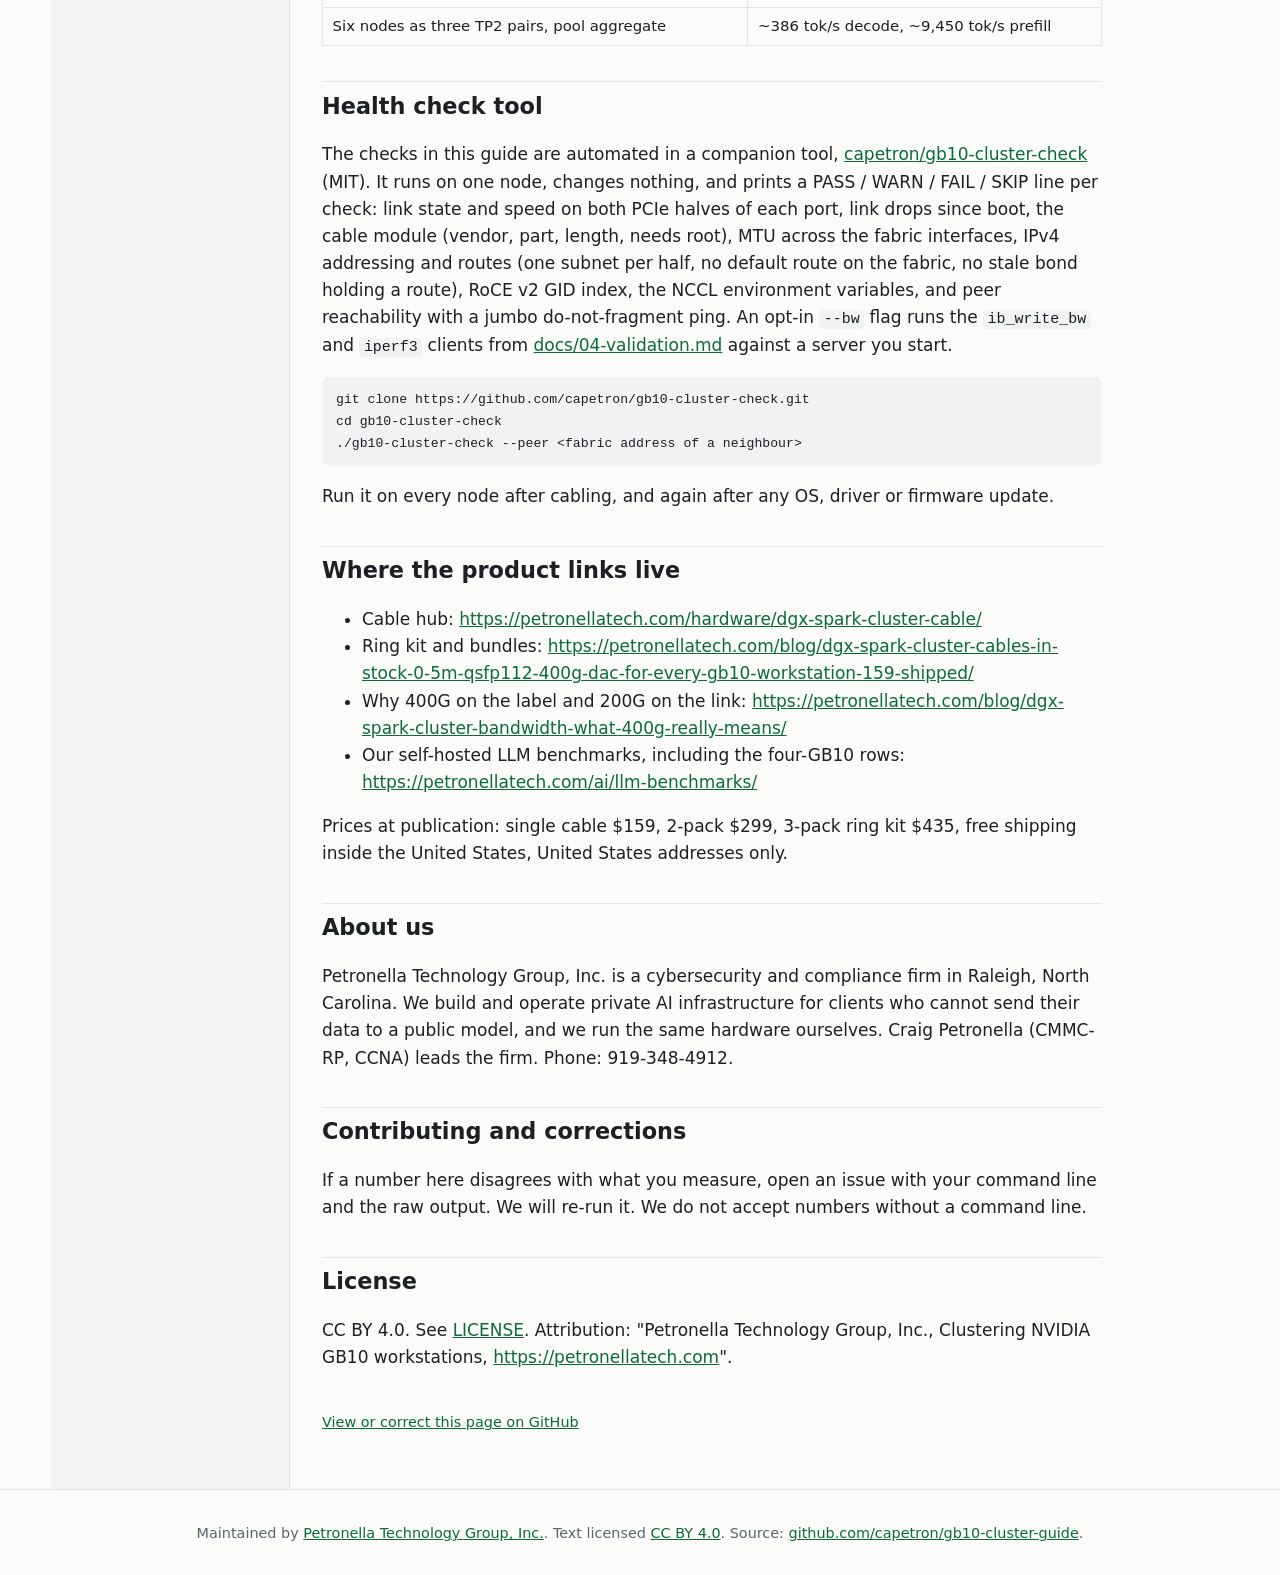
==== commit ebac09f3: "Rebuild: add the cable compatibility page Co-Authored-By: Claude Sonnet 5.5 <noreply@anthropic.com>" ====
--- a/index.html
+++ b/index.html
@@ -17,20 +17,20 @@
 <meta property="og:image:height" content="630">
 <meta property="og:image:alt" content="Clustering NVIDIA GB10 workstations">
 <meta property="og:locale" content="en_US">
-<meta property="article:modified_time" content="2026-09-25">
+<meta property="article:modified_time" content="2026-10-01">
 <meta name="twitter:card" content="summary_large_image">
 <meta name="twitter:title" content="Clustering NVIDIA GB10 Workstations: DGX Spark Cluster Guide">
 <meta name="twitter:description" content="How to cluster NVIDIA GB10 workstations (DGX Spark and OEM units): one cable for two, a three-node ring, and a measured 200G RoCE switch fabric.">
 <meta name="twitter:image" content="https://capetron.github.io/gb10-cluster-guide/og.png">
 <link rel="stylesheet" href="style.css">
 <link rel="sitemap" type="application/xml" href="https://capetron.github.io/gb10-cluster-guide/sitemap.xml">
-<script type="application/ld+json">{"@context": "https://schema.org", "@type": "TechArticle", "headline": "Clustering NVIDIA GB10 Workstations: DGX Spark Cluster Guide", "description": "How to cluster NVIDIA GB10 workstations (DGX Spark and OEM units): one cable for two, a three-node ring, and a measured 200G RoCE switch fabric.", "url": "https://capetron.github.io/gb10-cluster-guide/", "dateModified": "2026-09-25", "inLanguage": "en", "license": "https://creativecommons.org/licenses/by/4.0/", "image": "https://capetron.github.io/gb10-cluster-guide/og.png", "author": {"@type": "Organization", "name": "Petronella Technology Group, Inc.", "url": "https://petronellatech.com/"}, "publisher": {"@type": "Organization", "name": "Petronella Technology Group, Inc.", "url": "https://petronellatech.com/"}, "isPartOf": {"@type": "WebSite", "name": "GB10 Cluster Guide", "url": "https://capetron.github.io/gb10-cluster-guide/"}}</script>
+<script type="application/ld+json">{"@context": "https://schema.org", "@type": "TechArticle", "headline": "Clustering NVIDIA GB10 Workstations: DGX Spark Cluster Guide", "description": "How to cluster NVIDIA GB10 workstations (DGX Spark and OEM units): one cable for two, a three-node ring, and a measured 200G RoCE switch fabric.", "url": "https://capetron.github.io/gb10-cluster-guide/", "dateModified": "2026-10-01", "inLanguage": "en", "license": "https://creativecommons.org/licenses/by/4.0/", "image": "https://capetron.github.io/gb10-cluster-guide/og.png", "author": {"@type": "Organization", "name": "Petronella Technology Group, Inc.", "url": "https://petronellatech.com/"}, "publisher": {"@type": "Organization", "name": "Petronella Technology Group, Inc.", "url": "https://petronellatech.com/"}, "isPartOf": {"@type": "WebSite", "name": "GB10 Cluster Guide", "url": "https://capetron.github.io/gb10-cluster-guide/"}}</script>
 </head>
 <body>
 <header class="top"><a class="brand" href="./">GB10 Cluster Guide</a>
 <span class="tag">DGX Spark and every GB10 workstation</span></header>
 <div class="wrap">
-<nav class="side" aria-label="Guide sections"><ol><li><a href="./" aria-current="page">Overview</a></li><li><a href="hardware/">Hardware</a></li><li><a href="two-and-three-nodes/">Two and three nodes</a></li><li><a href="switched-fabric/">Switched fabric</a></li><li><a href="validation/">Validation</a></li><li><a href="serving-models/">Serving models</a></li><li><a href="bill-of-materials/">Bill of materials</a></li><li><a href="faq/">FAQ</a></li><li><a href="parts-and-where-to-buy/">Parts and where to buy</a></li><li><a href="sanitization-notes/">Sanitization notes</a></li></ol></nav>
+<nav class="side" aria-label="Guide sections"><ol><li><a href="./" aria-current="page">Overview</a></li><li><a href="hardware/">Hardware</a></li><li><a href="two-and-three-nodes/">Two and three nodes</a></li><li><a href="switched-fabric/">Switched fabric</a></li><li><a href="validation/">Validation</a></li><li><a href="serving-models/">Serving models</a></li><li><a href="bill-of-materials/">Bill of materials</a></li><li><a href="faq/">FAQ</a></li><li><a href="parts-and-where-to-buy/">Parts and where to buy</a></li><li><a href="compatibility/">Compatibility by part and model</a></li><li><a href="sanitization-notes/">Sanitization notes</a></li></ol></nav>
 <main>
 <article>
 <h1 id="clustering-nvidia-gb10-workstations">Clustering NVIDIA GB10 workstations</h1>
@@ -124,6 +124,10 @@
 <tr>
 <td><a href="parts-and-where-to-buy/">docs/08-parts-and-where-to-buy.md</a></td>
 <td>The NVIDIA-approved cables, other parts owners report working, the switch parts, and where each is sold</td>
+</tr>
+<tr>
+<td><a href="compatibility/">docs/09-compatibility.md</a></td>
+<td>Cable compatibility by part number and by GB10 model, with what each source supports</td>
 </tr>
 <tr>
 <td><a href="sanitization-notes/">docs/SANITIZATION-NOTES.md</a></td>
